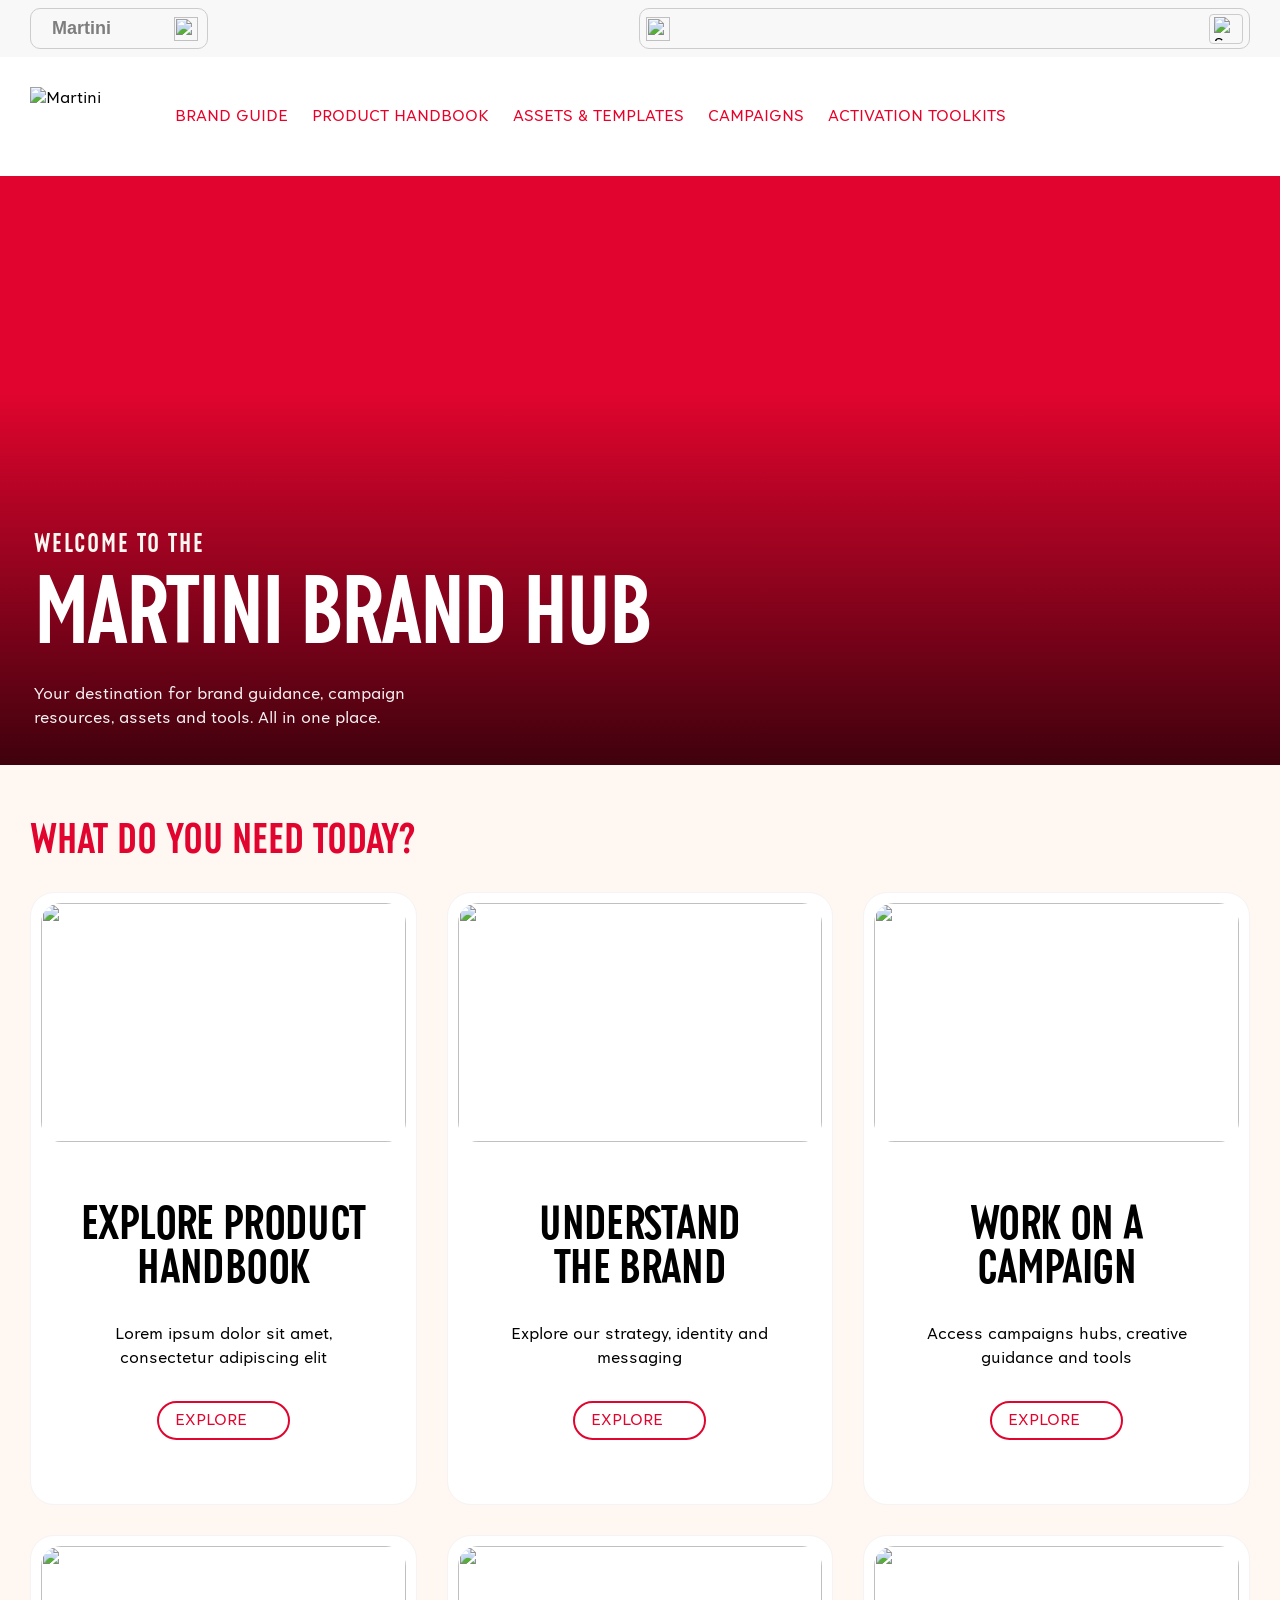
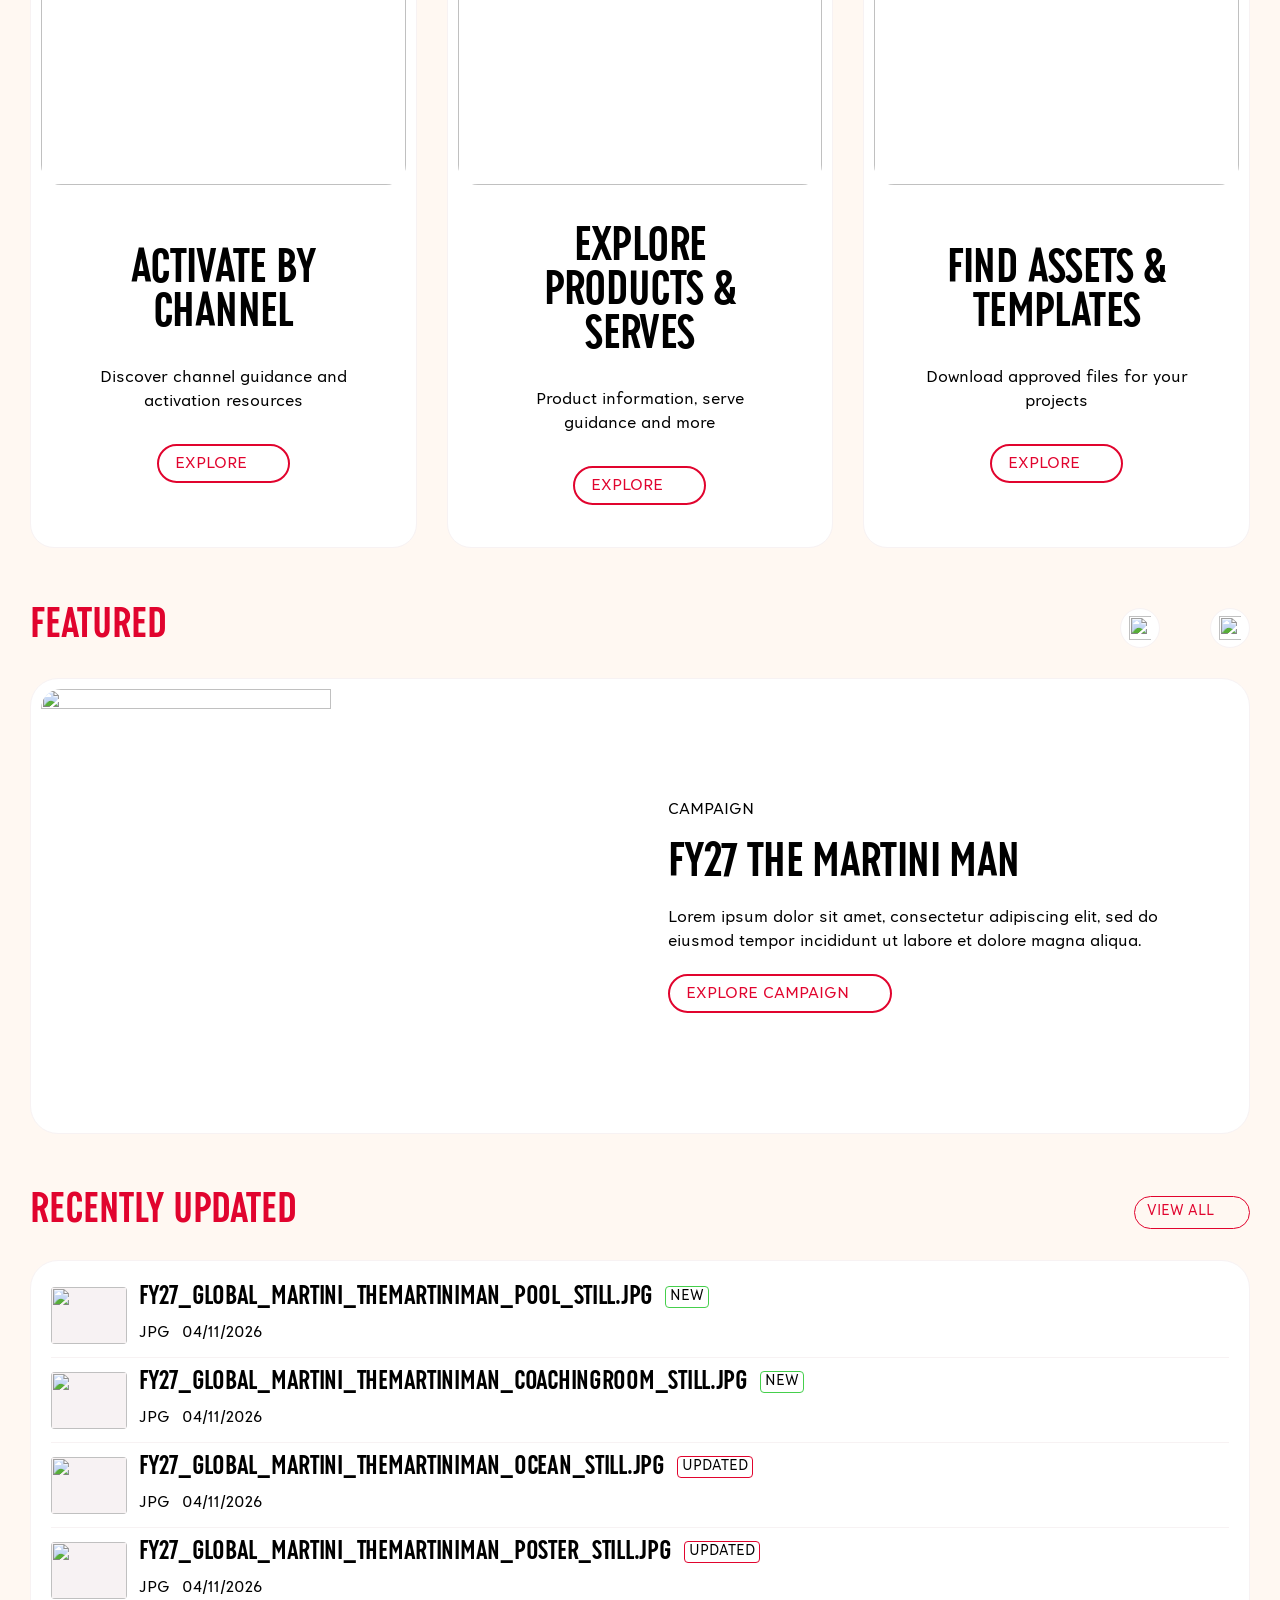
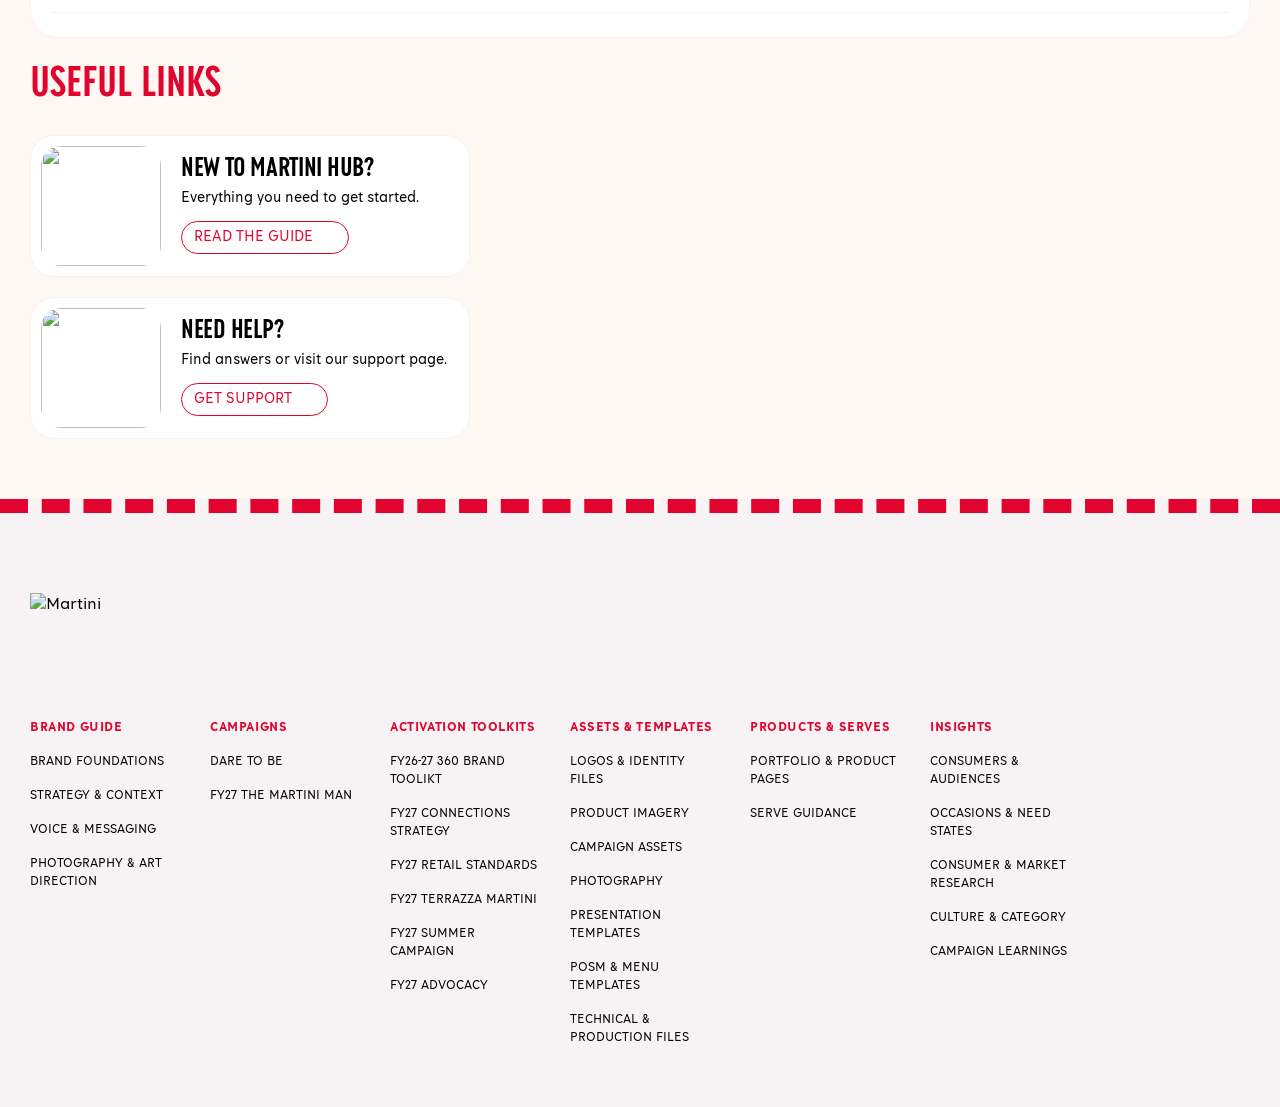
==== index.html @ 023c0dcb "Add files via upload" ====
<!doctype html>
<html lang="en">
<head>
  <meta charset="utf-8">
  <meta name="viewport" content="width=device-width, initial-scale=1">
  <title>Martini Brand Hub</title>
  <link rel="preload" href="fonts/MartiniTorino-Regular.woff2" as="font" type="font/woff2" crossorigin>
  <link rel="preload" href="fonts/MartiniTorino-CondensedMedium.woff2" as="font" type="font/woff2" crossorigin>
  <link rel="stylesheet" href="styles.css">
</head>
<body>
<div class="page">

  <!-- Sticky site header: global nav + main nav -->
  <div class="site-header">
  <div class="global-nav">
    <button class="brand-select" type="button" aria-haspopup="listbox">
      <span>Martini</span>
      <img src="assets/chevron-down.svg" alt="" width="24" height="24">
    </button>
    <label class="global-search">
      <img src="assets/search.svg" alt="" width="24" height="24">
      <input type="search" aria-label="Search">
      <span class="global-search__image"><img src="assets/search-image.svg" alt="Search by image" width="24" height="24"></span>
    </label>
    <div class="global-user">
      <img src="assets/global-nav-user.png?v=2" alt="Notifications, account and settings">
    </div>
  </div>

  <!-- Main nav -->
  <header class="nav">
    <a class="nav__logo" href="index.html" aria-label="Martini home">
      <img src="assets/logo.png" alt="Martini">
    </a>
    <nav aria-label="Primary">
      <ul class="nav__links">
        <li><a href="brand-guide.html">BRAND GUIDE</a></li>
        <li><a href="#">PRODUCT HANDBOOK</a></li>
        <li><a href="#">ASSETS &amp; TEMPLATES</a></li>
        <li><a href="#">CAMPAIGNS</a></li>
        <li><a href="activation-toolkits.html">ACTIVATION TOOLKITS</a></li>
      </ul>
    </nav>
  </header>
  </div>

  <main>
    <!-- Hero -->
    <section class="hero">
      <img class="hero__img" src="assets/hero.jpg" alt="">
      <div class="hero__shade" aria-hidden="true"></div>
      <p class="hero__eyebrow">WELCOME TO THE</p>
      <h1 class="hero__title d1">MARTINI BRAND HUB</h1>
      <p class="hero__intro b1 trim">Your destination for brand guidance, campaign resources, assets and tools. All in one place.</p>
    </section>

    <!-- What do you need today -->
    <section class="section">
      <h2 class="h1 trim">WHAT DO YOU NEED TODAY?</h2>
      <div class="card-grid">
        <article class="card">
          <img class="card__img" src="assets/card-product-handbook.jpg?v=2" alt="">
          <div class="card__body">
            <h3 class="d2 trim">EXPLORE PRODUCT HANDBOOK</h3>
            <p class="b1 trim">Lorem ipsum dolor sit amet, consectetur adipiscing elit</p>
            <a class="btn" href="#"><span class="trim">EXPLORE</span><img src="assets/arrow-right.svg" alt="" width="15" height="15"></a>
          </div>
        </article>
        <article class="card">
          <img class="card__img" src="assets/card-brand.jpg" alt="">
          <div class="card__body">
            <h3 class="d2 trim">UNDERSTAND<br>THE BRAND</h3>
            <p class="b1 trim">Explore our strategy, identity and messaging</p>
            <a class="btn" href="brand-guide.html"><span class="trim">EXPLORE</span><img src="assets/arrow-right.svg" alt="" width="15" height="15"></a>
          </div>
        </article>
        <article class="card">
          <img class="card__img" src="assets/card-campaign.jpg" alt="">
          <div class="card__body">
            <h3 class="d2 trim">WORK ON A CAMPAIGN</h3>
            <p class="b1 trim">Access campaigns hubs, creative guidance and tools</p>
            <a class="btn" href="#"><span class="trim">EXPLORE</span><img src="assets/arrow-right.svg" alt="" width="15" height="15"></a>
          </div>
        </article>
        <article class="card">
          <img class="card__img" src="assets/card-channel.jpg" alt="">
          <div class="card__body">
            <h3 class="d2 trim">ACTIVATE BY CHANNEL</h3>
            <p class="b1 trim">Discover channel guidance and activation resources</p>
            <a class="btn" href="#"><span class="trim">EXPLORE</span><img src="assets/arrow-right.svg" alt="" width="15" height="15"></a>
          </div>
        </article>
        <article class="card">
          <img class="card__img" src="assets/card-products.jpg?v=2" alt="">
          <div class="card__body">
            <h3 class="d2 trim">EXPLORE PRODUCTS &amp; SERVES</h3>
            <p class="b1 trim">Product information, serve guidance and more</p>
            <a class="btn" href="#"><span class="trim">EXPLORE</span><img src="assets/arrow-right.svg" alt="" width="15" height="15"></a>
          </div>
        </article>
        <article class="card">
          <img class="card__img" src="assets/card-assets.jpg?v=2" alt="">
          <div class="card__body">
            <h3 class="d2 trim">FIND ASSETS &amp; TEMPLATES</h3>
            <p class="b1 trim">Download approved files for your projects</p>
            <a class="btn" href="#"><span class="trim">EXPLORE</span><img src="assets/arrow-right.svg" alt="" width="15" height="15"></a>
          </div>
        </article>
      </div>
    </section>

    <!-- Featured -->
    <section class="section" aria-roledescription="carousel" aria-label="Featured">
      <div class="section__head">
        <h2 class="h1 trim">FEATURED</h2>
        <div class="carousel-controls">
          <button class="carousel-btn" type="button" data-carousel="prev" aria-label="Previous slide">
            <img src="assets/carousel-prev.svg" alt="" width="24" height="24">
          </button>
          <button class="carousel-dot" type="button" data-slide="0" aria-label="Slide 1" aria-current="true"></button>
          <button class="carousel-dot" type="button" data-slide="1" aria-label="Slide 2"></button>
          <button class="carousel-btn" type="button" data-carousel="next" aria-label="Next slide">
            <img src="assets/carousel-next.svg" alt="" width="24" height="24">
          </button>
        </div>
      </div>

      <article class="featured" data-slide-panel="0">
        <img class="featured__img" src="assets/featured-martini-man.jpg" alt="">
        <div class="featured__body">
          <p class="b1 trim">CAMPAIGN</p>
          <h3 class="d2 trim">FY27 THE MARTINI MAN</h3>
          <p class="b1 trim">Lorem ipsum dolor sit amet, consectetur adipiscing elit, sed do eiusmod tempor incididunt ut labore et dolore magna aliqua.</p>
          <a class="btn" href="#"><span class="trim">EXPLORE CAMPAIGN</span><img src="assets/arrow-right.svg" alt="" width="15" height="15"></a>
        </div>
      </article>
      <article class="featured" data-slide-panel="1" hidden>
        <img class="featured__img" src="assets/featured-terrazza.jpg" alt="">
        <div class="featured__body">
          <p class="b1 trim">CAMPAIGN</p>
          <h3 class="d2 trim">TERRAZZA MARTINI</h3>
          <p class="b1 trim">Lorem ipsum dolor sit amet, consectetur adipiscing elit, sed do eiusmod tempor incididunt ut labore et dolore magna aliqua.</p>
          <a class="btn" href="#"><span class="trim">EXPLORE TOOLKIT</span><img src="assets/arrow-right.svg" alt="" width="15" height="15"></a>
        </div>
      </article>
    </section>

    <!-- Recently updated + useful links -->
    <section class="section section--last">
      <div class="split">
        <div class="split__col">
          <div class="section__head">
            <h2 class="h1 trim">RECENTLY UPDATED</h2>
            <a class="btn btn--sm" href="#"><span class="trim">VIEW ALL</span><img src="assets/arrow-right.svg" alt="" width="15" height="15"></a>
          </div>
          <ul class="asset-list">
            <li class="asset">
              <img class="asset__thumb" src="assets/recent/pool.jpg" alt="" width="76" height="57" loading="lazy">
              <div class="asset__info">
                <div class="asset__title"><h3 class="h2 trim"><a href="#">FY27_<wbr>Global_<wbr>MARTINI_<wbr>TheMARTINIMan_<wbr>Pool_<wbr>Still.jpg</a></h3><span class="tag">NEW</span></div>
                <div class="asset__meta b1"><span class="trim">JPG</span><span class="trim">04/11/2026</span></div>
              </div>
              <a class="asset__download" href="#" aria-label="Download FY27_Global_MARTINI_TheMARTINIMan_Pool_Still.jpg"><span class="asset__download-icon" aria-hidden="true"></span></a>
            </li>
            <li class="asset">
              <img class="asset__thumb" src="assets/recent/coaching-room.jpg" alt="" width="76" height="57" loading="lazy">
              <div class="asset__info">
                <div class="asset__title"><h3 class="h2 trim"><a href="#">FY27_<wbr>Global_<wbr>MARTINI_<wbr>TheMARTINIMan_<wbr>CoachingRoom_<wbr>Still.jpg</a></h3><span class="tag">NEW</span></div>
                <div class="asset__meta b1"><span class="trim">JPG</span><span class="trim">04/11/2026</span></div>
              </div>
              <a class="asset__download" href="#" aria-label="Download FY27_Global_MARTINI_TheMARTINIMan_CoachingRoom_Still.jpg"><span class="asset__download-icon" aria-hidden="true"></span></a>
            </li>
            <li class="asset">
              <img class="asset__thumb" src="assets/recent/ocean.jpg" alt="" width="76" height="57" loading="lazy">
              <div class="asset__info">
                <div class="asset__title"><h3 class="h2 trim"><a href="#">FY27_<wbr>Global_<wbr>MARTINI_<wbr>TheMARTINIMan_<wbr>Ocean_<wbr>Still.jpg</a></h3><span class="tag tag--updated">UPDATED</span></div>
                <div class="asset__meta b1"><span class="trim">JPG</span><span class="trim">04/11/2026</span></div>
              </div>
              <a class="asset__download" href="#" aria-label="Download FY27_Global_MARTINI_TheMARTINIMan_Ocean_Still.jpg"><span class="asset__download-icon" aria-hidden="true"></span></a>
            </li>
            <li class="asset">
              <img class="asset__thumb" src="assets/recent/poster.jpg" alt="" width="76" height="57" loading="lazy">
              <div class="asset__info">
                <div class="asset__title"><h3 class="h2 trim"><a href="#">FY27_<wbr>Global_<wbr>MARTINI_<wbr>TheMARTINIMan_<wbr>Poster_<wbr>Still.jpg</a></h3><span class="tag tag--updated">UPDATED</span></div>
                <div class="asset__meta b1"><span class="trim">JPG</span><span class="trim">04/11/2026</span></div>
              </div>
              <a class="asset__download" href="#" aria-label="Download FY27_Global_MARTINI_TheMARTINIMan_Poster_Still.jpg"><span class="asset__download-icon" aria-hidden="true"></span></a>
            </li>
          </ul>
        </div>

        <div class="split__col">
          <h2 class="h1 trim">USEFUL LINKS</h2>
          <div class="link-cards">
            <article class="link-card">
              <img class="link-card__img" src="assets/link-new.png" alt="">
              <div class="link-card__body">
                <div class="link-card__text">
                  <h3 class="h2 trim">NEW TO MARTINI HUB?</h3>
                  <p class="b2">Everything you need to get started.</p>
                </div>
                <a class="btn btn--sm" href="#"><span class="trim">READ THE GUIDE</span><img src="assets/arrow-right.svg" alt="" width="15" height="15"></a>
              </div>
            </article>
            <article class="link-card">
              <img class="link-card__img" src="assets/link-help.png" alt="">
              <div class="link-card__body">
                <div class="link-card__text">
                  <h3 class="h2 trim">NEED HELP?</h3>
                  <p class="b2">Find answers or visit our support page.</p>
                </div>
                <a class="btn btn--sm" href="#"><span class="trim">GET SUPPORT</span><img src="assets/arrow-right.svg" alt="" width="15" height="15"></a>
              </div>
            </article>
          </div>
        </div>
      </div>
    </section>
  </main>

  <!-- Footer -->
  <footer class="footer">
    <a class="footer__logo" href="#" aria-label="Martini home"><img src="assets/logo.png" alt="Martini"></a>
    <nav class="footer__cols" aria-label="Footer">
      <div class="footer__col">
        <h3>BRAND GUIDE</h3>
        <ul>
          <li><a href="#">BRAND FOUNDATIONS</a></li>
          <li><a href="#">STRATEGY &amp; CONTEXT</a></li>
          <li><a href="#">VOICE &amp; MESSAGING</a></li>
          <li><a href="#">PHOTOGRAPHY &amp; ART DIRECTION</a></li>
        </ul>
      </div>
      <div class="footer__col">
        <h3>CAMPAIGNS</h3>
        <ul>
          <li><a href="#">DARE TO BE</a></li>
          <li><a href="#">FY27 THE MARTINI MAN</a></li>
        </ul>
      </div>
      <div class="footer__col">
        <h3>ACTIVATION TOOLKITS</h3>
        <ul>
          <li><a href="#">FY26-27 360 Brand Toolikt</a></li>
          <li><a href="#">FY27 Connections Strategy</a></li>
          <li><a href="#">FY27 Retail Standards</a></li>
          <li><a href="#">FY27 TERRAZZA MARTINI</a></li>
          <li><a href="#">FY27 Summer Campaign</a></li>
          <li><a href="#">FY27 Advocacy</a></li>
        </ul>
      </div>
      <div class="footer__col">
        <h3>ASSETS &amp; TEMPLATES</h3>
        <ul>
          <li><a href="#">Logos &amp; Identity files</a></li>
          <li><a href="#">Product Imagery</a></li>
          <li><a href="#">Campaign Assets</a></li>
          <li><a href="#">Photography</a></li>
          <li><a href="#">Presentation Templates</a></li>
          <li><a href="#">POSM &amp; Menu Templates</a></li>
          <li><a href="#">Technical &amp; Production Files</a></li>
        </ul>
      </div>
      <div class="footer__col">
        <h3>PRODUCTS &amp; SERVES</h3>
        <ul>
          <li><a href="#">Portfolio &amp; Product Pages</a></li>
          <li><a href="#">Serve Guidance</a></li>
        </ul>
      </div>
      <div class="footer__col">
        <h3>INSIGHTS</h3>
        <ul>
          <li><a href="#">Consumers &amp; Audiences</a></li>
          <li><a href="#">Occasions &amp; Need States</a></li>
          <li><a href="#">Consumer &amp; Market Research</a></li>
          <li><a href="#">Culture &amp; Category</a></li>
          <li><a href="#">Campaign Learnings</a></li>
        </ul>
      </div>
    </nav>
  </footer>
</div>

<script src="main.js"></script>
</body>
</html>
---- styles.css ----
/* ---------- Fonts ---------- */
@font-face {
  font-family: "Martini Torino";
  src: url("fonts/MartiniTorino-Light.woff2") format("woff2"),
       url("fonts/MartiniTorino-Light.woff") format("woff");
  font-weight: 300;
  font-style: normal;
  font-display: swap;
}
@font-face {
  font-family: "Martini Torino";
  src: url("fonts/MartiniTorino-Regular.woff2") format("woff2"),
       url("fonts/MartiniTorino-Regular.woff") format("woff");
  font-weight: 400;
  font-style: normal;
  font-display: swap;
}
@font-face {
  font-family: "Martini Torino";
  src: url("fonts/MartiniTorino-Bold.woff2") format("woff2"),
       url("fonts/MartiniTorino-Bold.woff") format("woff");
  font-weight: 700;
  font-style: normal;
  font-display: swap;
}
@font-face {
  font-family: "Martini Torino Condensed";
  src: url("fonts/MartiniTorino-CondensedMedium.woff2") format("woff2"),
       url("fonts/MartiniTorino-CondensedMedium.woff") format("woff");
  font-weight: 500;
  font-style: normal;
  font-display: swap;
}

/* ---------- Tokens ---------- */
:root {
  --martini-red: #e1042e;
  --nav-red: #e80029;
  --martini-black: #000;
  --martini-beige: #fff8f2;
  --tint: #f7f2f3;
  --white: #fff;
  --tag-new: #45cf4c;
  --martini-red-dark: #c1272d;
  --product-background: #e8ded1;

  --font-body: "Martini Torino", "Helvetica Neue", Arial, sans-serif;
  --font-display: "Martini Torino Condensed", "Martini Torino", "Arial Narrow", sans-serif;

  --page-max: 1440px;
  --anchor-gap: 40px; /* space above a section when jumped to from the page nav */
  --gutter: 30px;
}

/* ---------- Base ---------- */
*,
*::before,
*::after { box-sizing: border-box; }

html { -webkit-text-size-adjust: 100%; }

body {
  margin: 0;
  background: var(--white);
  color: var(--martini-black);
  font-family: var(--font-body);
  font-size: 16px;
  line-height: 24px;
  -webkit-font-smoothing: antialiased;
}

img { display: block; max-width: 100%; }
a { color: inherit; text-decoration: none; }
p, h1, h2, h3, ul { margin: 0; padding: 0; }
ul { list-style: none; }
button { font: inherit; color: inherit; background: none; border: 0; padding: 0; cursor: pointer; }

/* Figma "text-box-trim: cap / alphabetic" */
.trim { text-box: trim-both cap alphabetic; }

.page {
  max-width: var(--page-max);
  margin: 0 auto;
  background: var(--white);
  overflow-x: clip; /* clip (not hidden) so position: sticky keeps working */
}

/* ---------- Type styles ---------- */
.d1 { font-family: var(--font-display); font-weight: 500; font-size: 120px; line-height: 0.85; letter-spacing: -2px; }
.d2 { font-family: var(--font-display); font-weight: 500; font-size: 63px; line-height: 54px; letter-spacing: -0.63px; text-transform: uppercase; }
.h1 { font-family: var(--font-display); font-weight: 500; font-size: 43px; line-height: 0.85; text-transform: uppercase; color: var(--martini-red); }
.h2 { font-family: var(--font-display); font-weight: 500; font-size: 27px; line-height: 24px; letter-spacing: -0.27px; text-transform: uppercase; }
.b1 { font-size: 16px; line-height: 24px; }
.b2 { font-size: 14px; line-height: 20px; }

/* ---------- Buttons ---------- */
.btn {
  display: inline-flex;
  align-items: center;
  justify-content: center;
  gap: 10px;
  padding: 10px 16px;
  border: 2px solid var(--martini-red);
  border-radius: 90px;
  color: var(--martini-red);
  font-size: 16px;
  line-height: 14px;
  text-transform: uppercase;
  white-space: nowrap;
  transition: background-color .2s, color .2s;
}
.btn img { width: 15px; height: 15px; flex-shrink: 0; transition: filter .2s; }
.btn:hover,
.btn:focus-visible { background: var(--martini-red); color: var(--white); }
.btn:hover img,
.btn:focus-visible img { filter: brightness(0) invert(1); }

.btn--sm {
  gap: 8px;
  padding: 8px 12px;
  border-width: 1px;
  font-size: 14px;
  line-height: 12px;
}

/* ---------- Sticky header ---------- */
/* --header-h is measured by JS so the page nav can stick right below it */
.site-header {
  position: sticky;
  top: 0;
  z-index: 50;
  background: var(--white);
}

/* ---------- Global nav ---------- */
.global-nav {
  display: flex;
  align-items: center;
  justify-content: space-between;
  gap: 20px;
  padding: 8px var(--gutter);
  background: #f8f8f8;
}
.brand-select {
  position: relative;
  display: flex;
  align-items: center;
  justify-content: space-between;
  width: 178px;
  height: 41px;
  padding: 0 9px 0 21px;
  border: 1px solid #ccc;
  border-radius: 10px;
  color: #7e7e7e;
  font-family: "Source Sans Pro", "Source Sans 3", "Helvetica Neue", Arial, sans-serif;
  font-weight: 600;
  font-size: 18px;
  line-height: 25px;
}
.brand-select img { width: 24px; height: 24px; }
.global-search {
  display: flex;
  align-items: center;
  justify-content: space-between;
  width: 611px;
  max-width: 100%;
  height: 41px;
  padding: 8px 6px;
  border: 1px solid #ccc;
  border-radius: 10px;
}
.global-search input {
  flex: 1;
  min-width: 0;
  margin: 0 8px;
  border: 0;
  background: transparent;
  font: inherit;
  font-size: 16px;
  outline: none;
}
.global-search > img { width: 24px; height: 24px; flex-shrink: 0; }
.global-search__image {
  display: flex;
  align-items: center;
  justify-content: center;
  padding: 2px 4px;
  border: 1px solid #ccc;
  border-radius: 4px;
}
.global-search__image img { width: 24px; height: 24px; }
.global-user {
  position: relative;
  width: 241px;
  height: 48px;
  flex-shrink: 0;
  overflow: hidden;
}
.global-user img {
  width: 100%;
  height: 100%;
}

/* ---------- Main nav ---------- */
.nav {
  display: flex;
  align-items: center;
  gap: 40px;
  padding: var(--gutter);
}
.nav__logo { width: 121px; height: 59px; flex-shrink: 0; }
.nav__logo img { width: 100%; height: 100%; object-fit: contain; }
.nav__links { display: flex; align-items: center; gap: 40px; }
.nav__links a {
  color: var(--nav-red);
  font-size: 16px;
  line-height: 24px;
  white-space: nowrap;
  text-box: trim-both cap alphabetic;
  position: relative;
}
.nav__links a::after {
  content: "";
  position: absolute;
  left: 0; right: 0; bottom: -6px;
  height: 1px;
  background: currentColor;
  transform: scaleX(0);
  transform-origin: left;
  transition: transform .2s;
}
.nav__links a:hover::after,
.nav__links a:focus-visible::after { transform: scaleX(1); }
.nav__links a[aria-current="page"] { color: var(--martini-black); }

/* ---------- Breadcrumb ---------- */
.breadcrumb {
  padding: 20px var(--gutter);
  background: var(--martini-black);
}
.breadcrumb ol {
  display: flex;
  align-items: center;
  gap: 10px;
  margin: 0;
  padding: 0;
  list-style: none;
}
.breadcrumb li { display: flex; align-items: center; gap: 10px; }
.breadcrumb a,
.breadcrumb span {
  color: var(--white);
  font-size: 14px;
  line-height: 20px;
  white-space: nowrap;
}
.breadcrumb a:hover { color: var(--martini-red); }
.breadcrumb img { width: 16px; height: 16px; }

/* ---------- Page nav (sticks under the site header) ---------- */
.page-nav {
  position: sticky;
  top: var(--header-h, 0px);
  z-index: 40;
  padding: 20px var(--gutter);
  background: var(--martini-red);
}
.page-nav ul { display: flex; flex-wrap: wrap; gap: 12px 40px; }
.page-nav a {
  display: block;
  position: relative;
  color: var(--martini-beige);
  font-size: 14px; /* Body/B2 */
  line-height: 20px;
  white-space: nowrap;
}
.page-nav a::after {
  content: "";
  position: absolute;
  left: 0; right: 0; bottom: 0;
  height: 1px;
  background: currentColor;
  transform: scaleX(0);
  transform-origin: left;
  transition: transform .2s;
}
.page-nav a:hover::after,
.page-nav a:focus-visible::after,
.page-nav a[aria-current="true"]::after { transform: scaleX(1); }

/* ---------- Hero ---------- */
.hero {
  position: relative;
  display: flex;
  flex-direction: column;
  justify-content: flex-end;
  gap: 22px;
  height: 589px;
  padding: 34px;
  overflow: hidden;
  background: var(--martini-red);
  color: var(--white);
}
.hero__img {
  position: absolute;
  left: -25px;
  top: 0;
  width: calc(100% + 43px);
  height: auto;
  max-width: none;
  transform: translateY(-50.34%);
}
.hero__shade {
  position: absolute;
  left: -25px;
  right: -30px;
  top: 215px;
  bottom: 0;
  background: linear-gradient(to bottom, rgba(0, 0, 0, 0) 0%, rgba(0, 0, 0, .716) 100%);
}
.hero > *:not(.hero__img):not(.hero__shade) { position: relative; }
.hero__eyebrow {
  font-family: var(--font-display);
  font-weight: 500;
  font-size: 26px;
  line-height: 0.85;
  letter-spacing: 2px;
  color: var(--martini-beige);
}
.hero__title { max-width: 896px; }
.hero__intro { max-width: 400px; color: var(--tint); }

/* ---------- Sections ---------- */
.section {
  display: flex;
  flex-direction: column;
  gap: 30px;
  padding: 60px var(--gutter) 0;
  background: var(--martini-beige);
}
.section--last { padding-bottom: 60px; }

.section__head {
  display: flex;
  align-items: center;
  justify-content: space-between;
  gap: 20px;
}

/* ---------- Large cards ---------- */
.card-grid {
  display: grid;
  grid-template-columns: repeat(3, minmax(0, 1fr));
  gap: 30px;
}
.card {
  display: flex;
  flex-direction: column;
  align-items: center;
  min-height: 613px;
  padding: 10px;
  overflow: hidden;
  background: var(--white);
  border: 1px solid var(--tint);
  border-radius: 24px;
  transition: box-shadow .2s, transform .2s;
}
.card:hover { box-shadow: 0 12px 30px rgba(0, 0, 0, .06); transform: translateY(-2px); }

/* Whole card is the touch target: the card's button link is stretched over the card */
.card,
.featured,
.link-card { position: relative; cursor: pointer; }
.card .btn::after,
.featured .btn::after,
.link-card .btn::after {
  content: "";
  position: absolute;
  inset: 0;
  border-radius: inherit;
}
/* The stretched link means the button is "hovered" anywhere on the card,
   so keep it in its default style there; the headline colour is the card's hover cue */
.card .btn:hover,
.featured .btn:hover,
.link-card .btn:hover { background: none; color: var(--martini-red); }
.card .btn:hover img,
.featured .btn:hover img,
.link-card .btn:hover img { filter: none; }

/* Hover variant: headline turns Martini Red (large cards, featured carousel, useful links) */
.card .d2,
.featured .d2,
.link-card .h2 { transition: color .2s; }
.card:hover .d2,
.card:focus-within .d2,
.featured:hover .d2,
.featured:focus-within .d2,
.link-card:hover .h2,
.link-card:focus-within .h2 { color: var(--martini-red); }
.card__img {
  width: 100%;
  height: 239px;
  object-fit: cover;
  border-radius: 20px;
  flex-shrink: 0;
}
.card__body {
  flex: 1;
  display: flex;
  flex-direction: column;
  align-items: center;
  justify-content: center;
  gap: 30px;
  width: 100%;
  padding: 35px 40px 25px;
  text-align: center;
}

/* ---------- Carousel ---------- */
.carousel-controls { display: flex; align-items: center; justify-content: flex-end; gap: 10px; }
.carousel-btn {
  display: flex;
  align-items: center;
  justify-content: center;
  width: 40px;
  height: 40px;
  padding: 8px;
  background: var(--white);
  border: 1px solid var(--tint);
  border-radius: 60px;
}
.carousel-btn img { width: 24px; height: 24px; }
.carousel-btn:hover { border-color: var(--martini-red); }
.carousel-dot {
  width: 10px;
  height: 10px;
  border-radius: 50%;
  background: url("assets/dot.svg") center / 10px 10px no-repeat;
}
.carousel-dot[aria-current="true"] { background-image: url("assets/dot-active.svg"); }

.featured {
  display: flex;
  align-items: center;
  gap: 48px;
  padding: 10px 50px 10px 10px;
  overflow: hidden;
  background: var(--white);
  border: 1px solid var(--tint);
  border-radius: 28px;
}
.featured[hidden] { display: none; }
.featured__img {
  width: 640px;
  height: 480px;
  flex-shrink: 0;
  object-fit: cover;
  border-radius: 20px;
}
.featured__body {
  flex: 1;
  min-width: 0;
  display: flex;
  flex-direction: column;
  align-items: flex-start;
  justify-content: center;
  gap: 20px;
}

/* ---------- Latest assets + useful links ---------- */
.split {
  display: grid;
  grid-template-columns: 910px minmax(0, 1fr);
  gap: 30px;
  align-items: start;
}
.split__col { display: flex; flex-direction: column; gap: 30px; min-width: 0; }
.split__col .h1 { white-space: nowrap; }

.asset-list {
  display: flex;
  flex-direction: column;
  gap: 12px;
  padding: 24px 20px;
  background: var(--white);
  border: 1px solid var(--tint);
  border-radius: 28px;
}
.asset {
  display: flex;
  align-items: center;
  gap: 12px;
  padding-bottom: 12px;
  border-bottom: 1px solid var(--tint);
}
.asset__thumb {
  width: 76px;
  height: 57px;
  flex-shrink: 0;
  object-fit: cover;
  background: var(--tint);
  border-radius: 4px;
}
.asset__info { flex: 1; min-width: 0; display: flex; flex-direction: column; gap: 12px; }
.asset__title { display: flex; align-items: center; gap: 12px; }
.asset__title .h2 { white-space: nowrap; }
.asset__title .h2 a { transition: color .2s; }
.asset__title .h2 a:hover,
.asset__title .h2 a:focus-visible { color: var(--martini-red); }
.asset__meta { display: flex; gap: 12px; white-space: nowrap; }
.tag {
  display: inline-flex;
  align-items: center;
  padding: 0 4px;
  background: var(--white);
  border: 1px solid var(--tag-new);
  border-radius: 4px;
  font-size: 14px;
  line-height: 20px;
  white-space: nowrap;
}
.tag--updated { border-color: var(--martini-red); }
.asset__download {
  display: flex;
  width: 24px;
  height: 24px;
  flex-shrink: 0;
  border-radius: 4px;
  color: var(--martini-black);
  transition: color .2s;
}
.asset__download:hover,
.asset__download:focus-visible { color: var(--martini-red); }
/* The SVG asset is used as a mask so its colour follows currentColor */
.asset__download-icon {
  width: 24px;
  height: 24px;
  background-color: currentColor;
  -webkit-mask: url("assets/download.svg") center / 24px 24px no-repeat;
  mask: url("assets/download.svg") center / 24px 24px no-repeat;
}

.link-cards { display: flex; flex-direction: column; gap: 20px; }
.link-card {
  display: flex;
  align-items: center;
  gap: 20px;
  width: 440px;
  max-width: 100%;
  padding: 10px;
  background: var(--white);
  border: 1px solid var(--tint);
  border-radius: 24px;
}
.link-card__img {
  width: 120px;
  height: 120px;
  flex-shrink: 0;
  object-fit: cover;
  border-radius: 20px;
}
.link-card__body {
  flex: 1;
  min-width: 0;
  display: flex;
  flex-direction: column;
  align-items: flex-start;
  gap: 12px;
  padding: 10px 0;
}
.link-card__text { display: flex; flex-direction: column; gap: 8px; }

/* ---------- Brand guide hero ---------- */
.hero--guide { gap: 22px; }
.hero--guide .hero__img {
  left: -5.21%;
  width: 135.35%;
  aspect-ratio: 1949 / 1300;
  object-fit: cover;
  transform: translateY(-21.85%);
}
.hero__tint {
  position: absolute;
  inset: 0;
  background: linear-gradient(to bottom, rgba(255, 255, 255, 0) 0%, rgba(0, 0, 0, .2) 78.365%);
}
.hero--guide .hero__shade { top: 258px; }
.hero--guide .hero__title { max-width: 756px; }
.hero--guide .hero__intro { max-width: 421px; }
.hero > .btn { align-self: flex-start; }

.btn--light {
  border-color: var(--martini-beige);
  color: var(--martini-beige);
}
.btn--light:hover,
.btn--light:focus-visible { background: var(--martini-beige); color: var(--martini-red); }
.btn--light:hover img,
.btn--light:focus-visible img { filter: none; }
/* Download icon drawn from the SVG as a mask so it follows the text colour */
.btn__icon-download {
  width: 15px;
  height: 15px;
  flex-shrink: 0;
  background-color: currentColor;
  -webkit-mask: url("assets/brand-guide/icon-download-beige.svg") center / 15px 15px no-repeat;
  mask: url("assets/brand-guide/icon-download-beige.svg") center / 15px 15px no-repeat;
}

/* ---------- Topic rows ---------- */
.topics {
  display: flex;
  flex-direction: column;
  gap: 40px;
  padding: 60px var(--gutter);
  background: var(--martini-beige);
}
.topic-row {
  display: grid;
  grid-template-columns: 440px minmax(0, 1fr);
  gap: 30px;
  align-items: start;
  padding-bottom: 40px;
  border-bottom: 1px solid #e8ded1;
  /* when jumped to, land 40px below the sticky header + page nav */
  scroll-margin-top: calc(var(--header-h, 0px) + var(--page-nav-h, 0px) + var(--anchor-gap));
}
.topic-row__intro {
  display: flex;
  flex-direction: column;
  align-items: flex-start;
  gap: 20px;
  padding-right: 80px;
}
.topic-row__intro .d2 { color: var(--martini-red); }

.topic-grid {
  display: grid;
  grid-template-columns: repeat(4, 205px);
  gap: 30px;
}
.topic-grid .is-extra[hidden] { display: none; }

.topic {
  display: flex;
  flex-direction: column;
  gap: 20px;
  min-height: 338px;
  padding: 10px 10px 20px;
  overflow: hidden;
  background: var(--white);
  border-radius: 20px;
  cursor: pointer;
  transition: box-shadow .2s, transform .2s;
}
/* Same lift as the large cards on the hub page */
.topic:hover,
.topic:focus-visible { box-shadow: 0 12px 30px rgba(0, 0, 0, .06); transform: translateY(-2px); }
.topic__thumb {
  position: relative;
  width: 185px;
  height: 185px;
  flex-shrink: 0;
  overflow: hidden;
  background: var(--tint);
  border-radius: 16px;
}
.topic__thumb--red { background: var(--martini-red-dark); }
/* Crop geometry comes straight from Figma via inline left/top/width/height */
.topic__thumb img {
  position: absolute;
  max-width: none;
  object-fit: cover;
}
.topic__label {
  flex: 1;
  display: flex;
  align-items: center;
  justify-content: center;
  padding: 0 10px;
}
.topic__title {
  font-family: var(--font-display);
  font-weight: 500;
  font-size: 34px;
  line-height: 32px;
  text-align: center;
  text-transform: uppercase;
  color: var(--martini-black);
  transition: color .2s;
}
.topic:hover .topic__title,
.topic:focus-visible .topic__title { color: var(--martini-red); }

.btn__icon-toggle { width: 15px; height: 15px; }

/* ---------- Activation toolkits ---------- */
.hero--compact { height: 501px; }
.hero--compact .hero__shade { top: 191px; }
.hero--compact .hero__intro { max-width: 416px; color: var(--white); }

.section__actions { display: flex; align-items: center; justify-content: flex-end; gap: 20px; }
.view-toggle { display: flex; align-items: center; gap: 8px; }
.view-toggle button { display: block; width: 32px; height: 32px; border-radius: 4px; }
.view-toggle button:focus-visible { outline: 2px solid var(--martini-red); outline-offset: 2px; }
.view-toggle img { width: 32px; height: 32px; }

.toolkits { margin: 0; padding: 0; list-style: none; }
.toolkit { min-height: 0; }
.toolkit .h1 { color: var(--martini-black); transition: color .2s; }
.toolkit:hover .h1,
.toolkit:focus-within .h1 { color: var(--martini-red); }
.toolkit__text { display: flex; flex-direction: column; gap: 30px; }
.toolkit__thumb { display: none; }

/* List view: full-width rows with a small thumbnail and the button on the right */
.toolkits[data-view="list"] { display: flex; flex-direction: column; gap: 10px; }
.toolkits[data-view="list"] .toolkit {
  flex-direction: row;
  gap: 20px;
  padding: 20px;
}
.toolkits[data-view="list"] .toolkit__img { display: none; }
.toolkits[data-view="list"] .toolkit__thumb {
  display: block;
  width: 132px;
  height: 91px;
  flex-shrink: 0;
  object-fit: cover;
  border-radius: 8px;
}
.toolkits[data-view="list"] .toolkit__body {
  flex-direction: row;
  justify-content: space-between;
  gap: 20px;
  padding: 0;
  text-align: left;
}
.toolkits[data-view="list"] .toolkit__text { gap: 20px; max-width: 550px; }

/* ---------- Brand guide content pages (sidebar + content) ---------- */
.guide-layout {
  display: grid;
  grid-template-columns: 352px minmax(0, 1fr);
  background: var(--martini-beige);
}
.guide-sidebar {
  padding: 30px;
  background: var(--martini-red);
}
/* The link list follows the reader down the page */
.guide-sidebar__inner {
  position: sticky;
  top: calc(var(--header-h, 0px) + 30px);
  display: flex;
  flex-direction: column;
  gap: 10px;
}
.guide-sidebar__toggle {
  display: flex;
  align-items: center;
  justify-content: space-between;
  width: 100%;
  color: var(--tint);
  text-align: left;
}
.guide-sidebar__toggle img { width: 20px; height: 20px; transition: transform .2s; }
.guide-sidebar__toggle[aria-expanded="false"] img { transform: rotate(-90deg); }
.guide-sidebar__links[hidden] { display: none; }
.guide-sidebar__links a {
  display: block;
  padding: 8px;
  color: var(--tint);
  font-size: 16px;
  line-height: 24px;
  text-box: trim-both cap alphabetic;
  white-space: nowrap;
  transition: background-color .2s, color .2s;
}
.guide-sidebar__links a:hover,
.guide-sidebar__links a:focus-visible { background: var(--martini-red-dark); }
.guide-sidebar__links a[aria-current="page"] { background: var(--martini-beige); color: var(--martini-black); }

.guide-content {
  display: flex;
  flex-direction: column;
  gap: 60px;
  min-width: 0;
  padding: 30px;
}
.guide-content__title { color: var(--martini-red); }
.guide-block { display: flex; flex-direction: column; align-items: flex-start; gap: 20px; }
.guide-block__head {
  display: flex;
  align-items: flex-start;
  justify-content: space-between;
  gap: 20px;
  width: 100%;
}

.font-grid {
  display: grid;
  grid-template-columns: repeat(3, minmax(0, 1fr));
  gap: 20px;
  width: 100%;
}
.font-card { display: flex; flex-direction: column; gap: 10px; min-width: 0; }
.font-card:focus-visible { outline: 2px solid var(--martini-red); outline-offset: 4px; border-radius: 12px; }
.font-card__thumb {
  position: relative;
  height: 198px;
  overflow: hidden;
  background: var(--product-background);
  border-radius: 12px;
}
.font-card__thumb--grey { background: #9e9a96; }
/* Download artwork shown whole, at its own size, centred in the tile */
.font-card__thumb--contain { display: flex; align-items: center; justify-content: center; }
.font-card__thumb.font-card__thumb--contain > img { position: static; transform: none; aspect-ratio: auto; max-width: 90%; object-fit: contain; }
/* Slide specimens are scaled per card (inline height) and centred, as in Figma */
.font-card__thumb > img {
  position: absolute;
  top: 50%;
  left: 50%;
  width: auto;
  max-width: none;
  aspect-ratio: 16 / 9;
  transform: translate(-50%, -50%);
}
/* Hover: darken the specimen and show a download badge */
.font-card__thumb::after {
  content: "";
  position: absolute;
  inset: 0;
  background: rgba(0, 0, 0, .6);
  opacity: 0;
  transition: opacity .2s;
}
.font-card__badge {
  position: absolute;
  top: 12px;
  left: 12px;
  z-index: 1;
  display: flex;
  align-items: center;
  justify-content: center;
  padding: 2px 4px;
  background: var(--martini-black);
  border-radius: 4px;
  opacity: 0;
  transition: opacity .2s;
}
.font-card__badge img { width: 28px; height: 28px; }
.font-card:hover .font-card__thumb::after,
.font-card:hover .font-card__badge,
.font-card:focus-visible .font-card__thumb::after,
.font-card:focus-visible .font-card__badge { opacity: 1; }
.font-card__name {
  overflow: hidden;
  text-overflow: ellipsis;
  white-space: nowrap;
}

.guide-slide {
  width: 100%;
  max-width: 800px;
  height: auto;
  aspect-ratio: 16 / 9;
  object-fit: cover;
  border-radius: 16px;
}
.guide-slide--intro { aspect-ratio: 800 / 446; }
.guide-slide--r24 { border-radius: 24px; }

/* ---------- Footer ---------- */
.footer {
  display: flex;
  justify-content: space-between;
  align-items: flex-start;
  gap: 30px;
  padding: 80px var(--gutter) 60px;
  background: var(--tint);
  border-top: 14px dashed var(--martini-red);
}
.footer__logo { width: 200px; height: 96px; flex-shrink: 0; }
.footer__logo img { width: 100%; height: 100%; object-fit: contain; }
.footer__cols {
  flex: 1;
  display: flex;
  justify-content: flex-end;
  gap: 30px;
  font-size: 12px;
  line-height: 18px;
  text-transform: uppercase;
}
.footer__col { display: flex; flex-direction: column; gap: 16px; width: 150px; }
.footer__col h3 {
  font-size: 12px;
  line-height: 18px;
  font-weight: 700;
  letter-spacing: 0.6px;
  color: var(--martini-red);
  text-box: trim-both cap alphabetic;
}
.footer__col ul { display: flex; flex-direction: column; gap: 16px; }
.footer__col a { display: block; text-box: trim-both cap alphabetic; }
.footer__col a:hover { color: var(--martini-red); }

/* ---------- Responsive ---------- */
@media (max-width: 1280px) {
  .global-user { display: none; }
  .nav { flex-wrap: wrap; gap: 24px; }
  .nav__links { flex-wrap: wrap; gap: 24px; }
  .d1 { font-size: 96px; }
  .d2 { font-size: 48px; line-height: 44px; }
  .featured__img { width: 50%; height: auto; aspect-ratio: 4 / 3; }
  .split { grid-template-columns: 1fr; }
  .topic-row { grid-template-columns: 1fr; }
  .topic-row__intro { padding-right: 0; max-width: 520px; }
  .topic-grid { grid-template-columns: repeat(auto-fill, 205px); }
  .footer { flex-direction: column; }
  .footer__cols { flex-wrap: wrap; justify-content: flex-start; }
}

@media (max-width: 900px) {
  .card-grid { grid-template-columns: 1fr; }
  .card { min-height: 0; }
  .featured { flex-direction: column; padding: 10px; gap: 24px; }
  .featured__img { width: 100%; }
  .featured__body { padding: 0 20px 20px; }
  .guide-layout { grid-template-columns: 1fr; }
  .guide-sidebar__inner { position: static; }
}

@media (max-width: 640px) {
  :root { --gutter: 16px; }
  .global-nav { flex-wrap: wrap; }
  .brand-select { width: 100%; }
  .nav__links { gap: 16px 20px; }
  .hero { height: 480px; padding: 24px var(--gutter); }
  .d1 { font-size: 64px; letter-spacing: -1px; }
  .d2 { font-size: 40px; line-height: 36px; }
  .h1 { font-size: 34px; }
  .card__body { padding: 30px 16px 20px; }
  .split__col .h1 { white-space: normal; }
  .section__head { flex-wrap: wrap; }
  .asset__title { flex-wrap: wrap; }
  .asset__title .h2 { white-space: normal; font-size: 22px; overflow-wrap: anywhere; min-width: 0; }
  .link-card { width: 100%; }
  .page-nav ul { gap: 12px 24px; }
  .section__head:has(.section__actions) { align-items: flex-start; flex-direction: column; }
  .toolkits[data-view="list"] .toolkit { align-items: flex-start; }
  .toolkits[data-view="list"] .toolkit__thumb { width: 88px; height: 61px; }
  .toolkits[data-view="list"] .toolkit__body { flex-direction: column; align-items: flex-start; }
  .guide-sidebar, .guide-content { padding: 24px var(--gutter); }
  .font-grid { grid-template-columns: 1fr; }
}

/* Two topic cards per row on phones: scale the fixed-size cards down to fit */
@media (max-width: 480px) {
  .topic-grid { grid-template-columns: repeat(2, 205px); zoom: .78; }
}

/* Activation toolkits hero: image pre-cropped to the frame, so it simply covers */
.hero--toolkits .hero__img {
  left: 0;
  top: 0;
  width: 100%;
  height: 100%;
  object-fit: cover;
  object-position: center;
  transform: none;
}
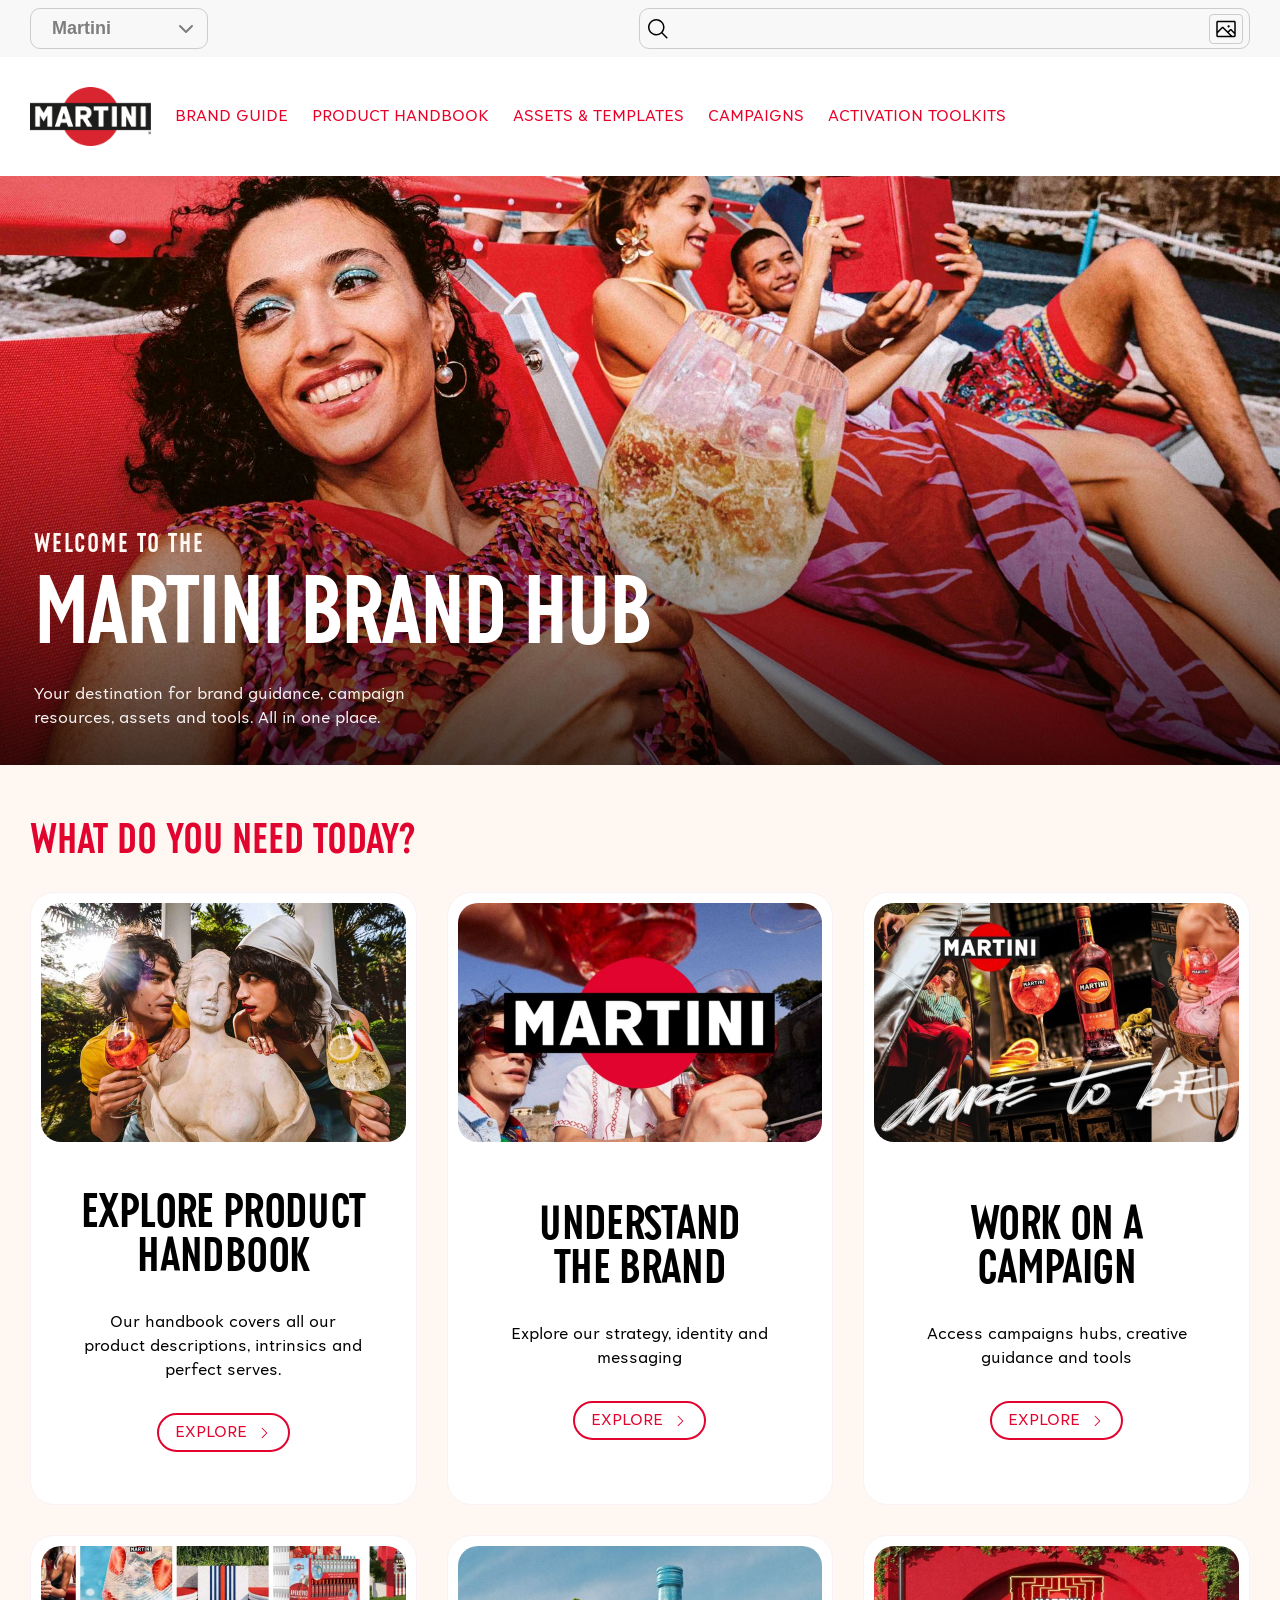
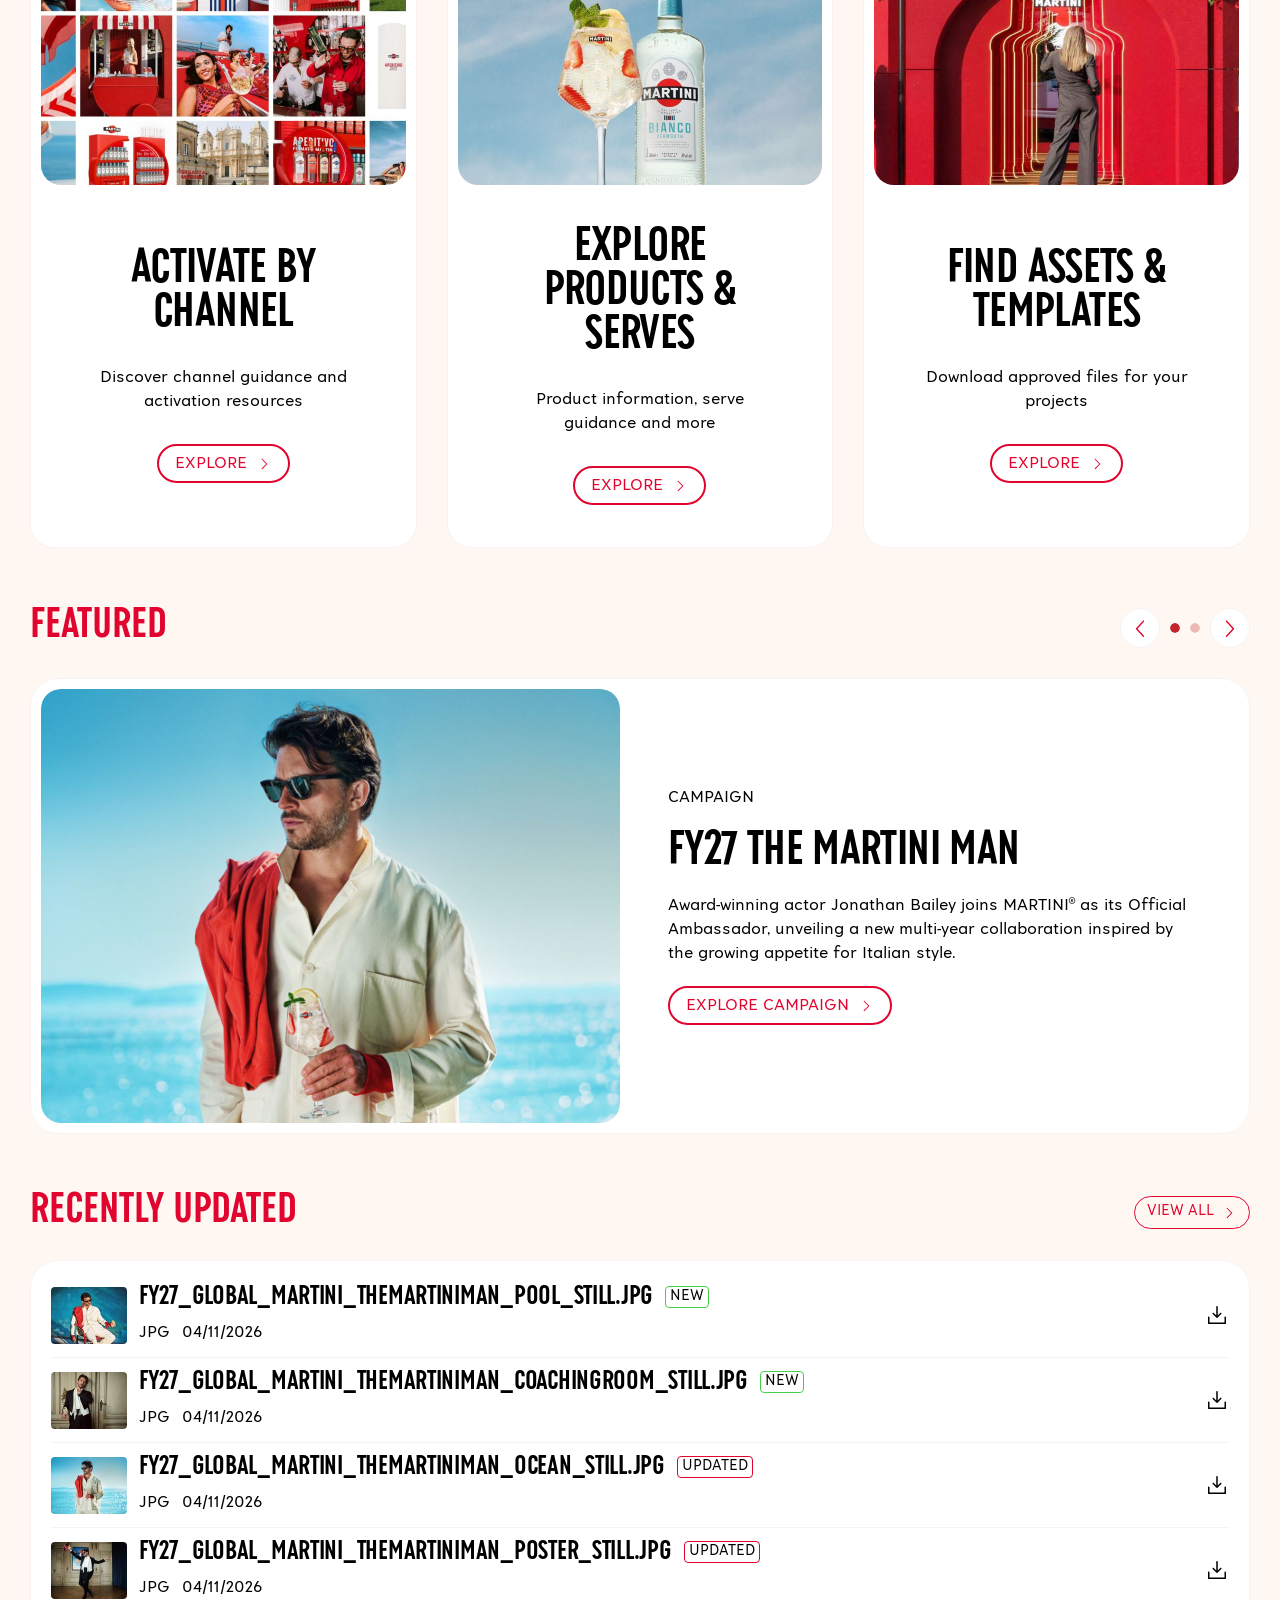
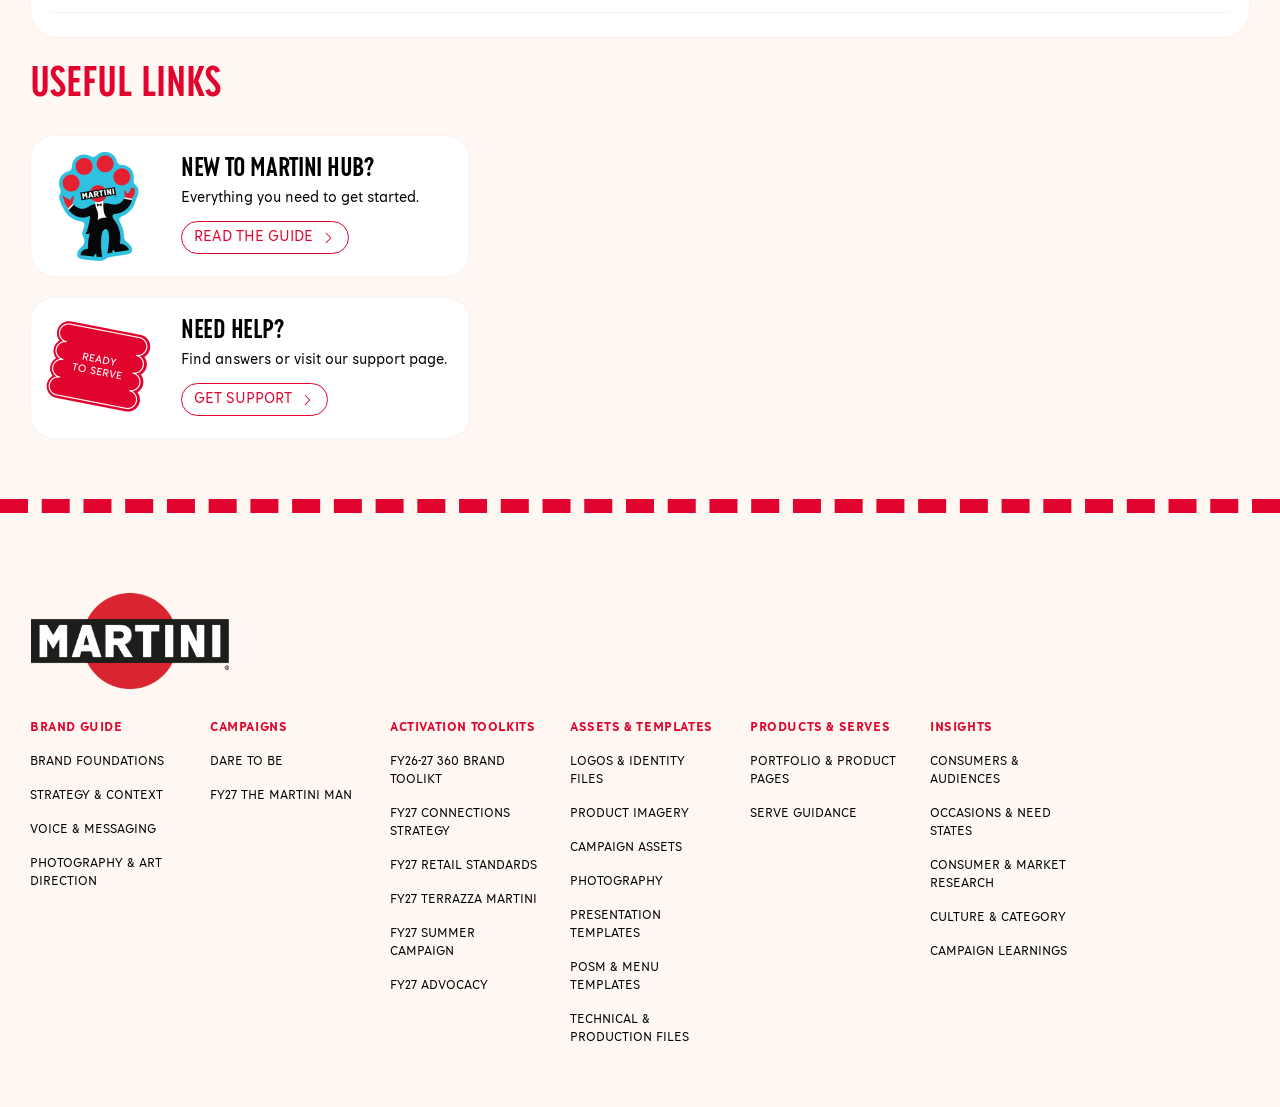
==== commit 84b03f4b: "Update copy, Terrazza carousel card and footer from latest Figma - Replace placeholder copy on Home," ====
--- a/index.html
+++ b/index.html
@@ -63,7 +63,7 @@
           <img class="card__img" src="assets/card-product-handbook.jpg?v=2" alt="">
           <div class="card__body">
             <h3 class="d2 trim">EXPLORE PRODUCT HANDBOOK</h3>
-            <p class="b1 trim">Lorem ipsum dolor sit amet, consectetur adipiscing elit</p>
+            <p class="b1 trim">Our handbook covers all our product descriptions, intrinsics and perfect serves.</p>
             <a class="btn" href="#"><span class="trim">EXPLORE</span><img src="assets/arrow-right.svg" alt="" width="15" height="15"></a>
           </div>
         </article>
@@ -131,16 +131,16 @@
         <div class="featured__body">
           <p class="b1 trim">CAMPAIGN</p>
           <h3 class="d2 trim">FY27 THE MARTINI MAN</h3>
-          <p class="b1 trim">Lorem ipsum dolor sit amet, consectetur adipiscing elit, sed do eiusmod tempor incididunt ut labore et dolore magna aliqua.</p>
+          <p class="b1 trim">Award-winning actor Jonathan Bailey joins MARTINI® as its <br class="br-wide">Official Ambassador, unveiling a new multi-year collaboration <br class="br-wide">inspired by the growing appetite for Italian style.</p>
           <a class="btn" href="#"><span class="trim">EXPLORE CAMPAIGN</span><img src="assets/arrow-right.svg" alt="" width="15" height="15"></a>
         </div>
       </article>
       <article class="featured" data-slide-panel="1" hidden>
         <img class="featured__img" src="assets/featured-terrazza.jpg" alt="">
         <div class="featured__body">
-          <p class="b1 trim">CAMPAIGN</p>
+          <p class="b1 trim">EXPERIENCE</p>
           <h3 class="d2 trim">TERRAZZA MARTINI</h3>
-          <p class="b1 trim">Lorem ipsum dolor sit amet, consectetur adipiscing elit, sed do eiusmod tempor incididunt ut labore et dolore magna aliqua.</p>
+          <p class="b1 trim">Reimagined this summer, TERRAZZA MARTINI is bringing a taste <br class="br-wide">of Italy to your favourite neighbourhood spots, serving up sunshine <br class="br-wide">and style for that unmistakable Aperitivo vibe.</p>
           <a class="btn" href="#"><span class="trim">EXPLORE TOOLKIT</span><img src="assets/arrow-right.svg" alt="" width="15" height="15"></a>
         </div>
       </article>
--- a/styles.css
+++ b/styles.css
@@ -467,6 +467,8 @@
   justify-content: center;
   gap: 20px;
 }
+.br-wide { display: none; }
+@media (min-width: 1281px) { .br-wide { display: inline; } }
 
 /* ---------- Latest assets + useful links ---------- */
 .split {
@@ -699,6 +701,7 @@
 .hero--compact { height: 501px; }
 .hero--compact .hero__shade { top: 191px; }
 .hero--compact .hero__intro { max-width: 416px; color: var(--white); }
+.hero--toolkits .hero__intro { max-width: 475px; }
 
 .section__actions { display: flex; align-items: center; justify-content: flex-end; gap: 20px; }
 .view-toggle { display: flex; align-items: center; gap: 8px; }
@@ -738,6 +741,8 @@
   text-align: left;
 }
 .toolkits[data-view="list"] .toolkit__text { gap: 20px; max-width: 550px; }
+.toolkits[data-view="list"] .toolkit__text .b1 { max-width: 460px; }
+.toolkits[data-view="list"] .br-wide { display: none; }
 
 /* ---------- Brand guide content pages (sidebar + content) ---------- */
 .guide-layout {
@@ -880,7 +885,7 @@
   align-items: flex-start;
   gap: 30px;
   padding: 80px var(--gutter) 60px;
-  background: var(--tint);
+  background: var(--martini-beige);
   border-top: 14px dashed var(--martini-red);
 }
 .footer__logo { width: 200px; height: 96px; flex-shrink: 0; }
